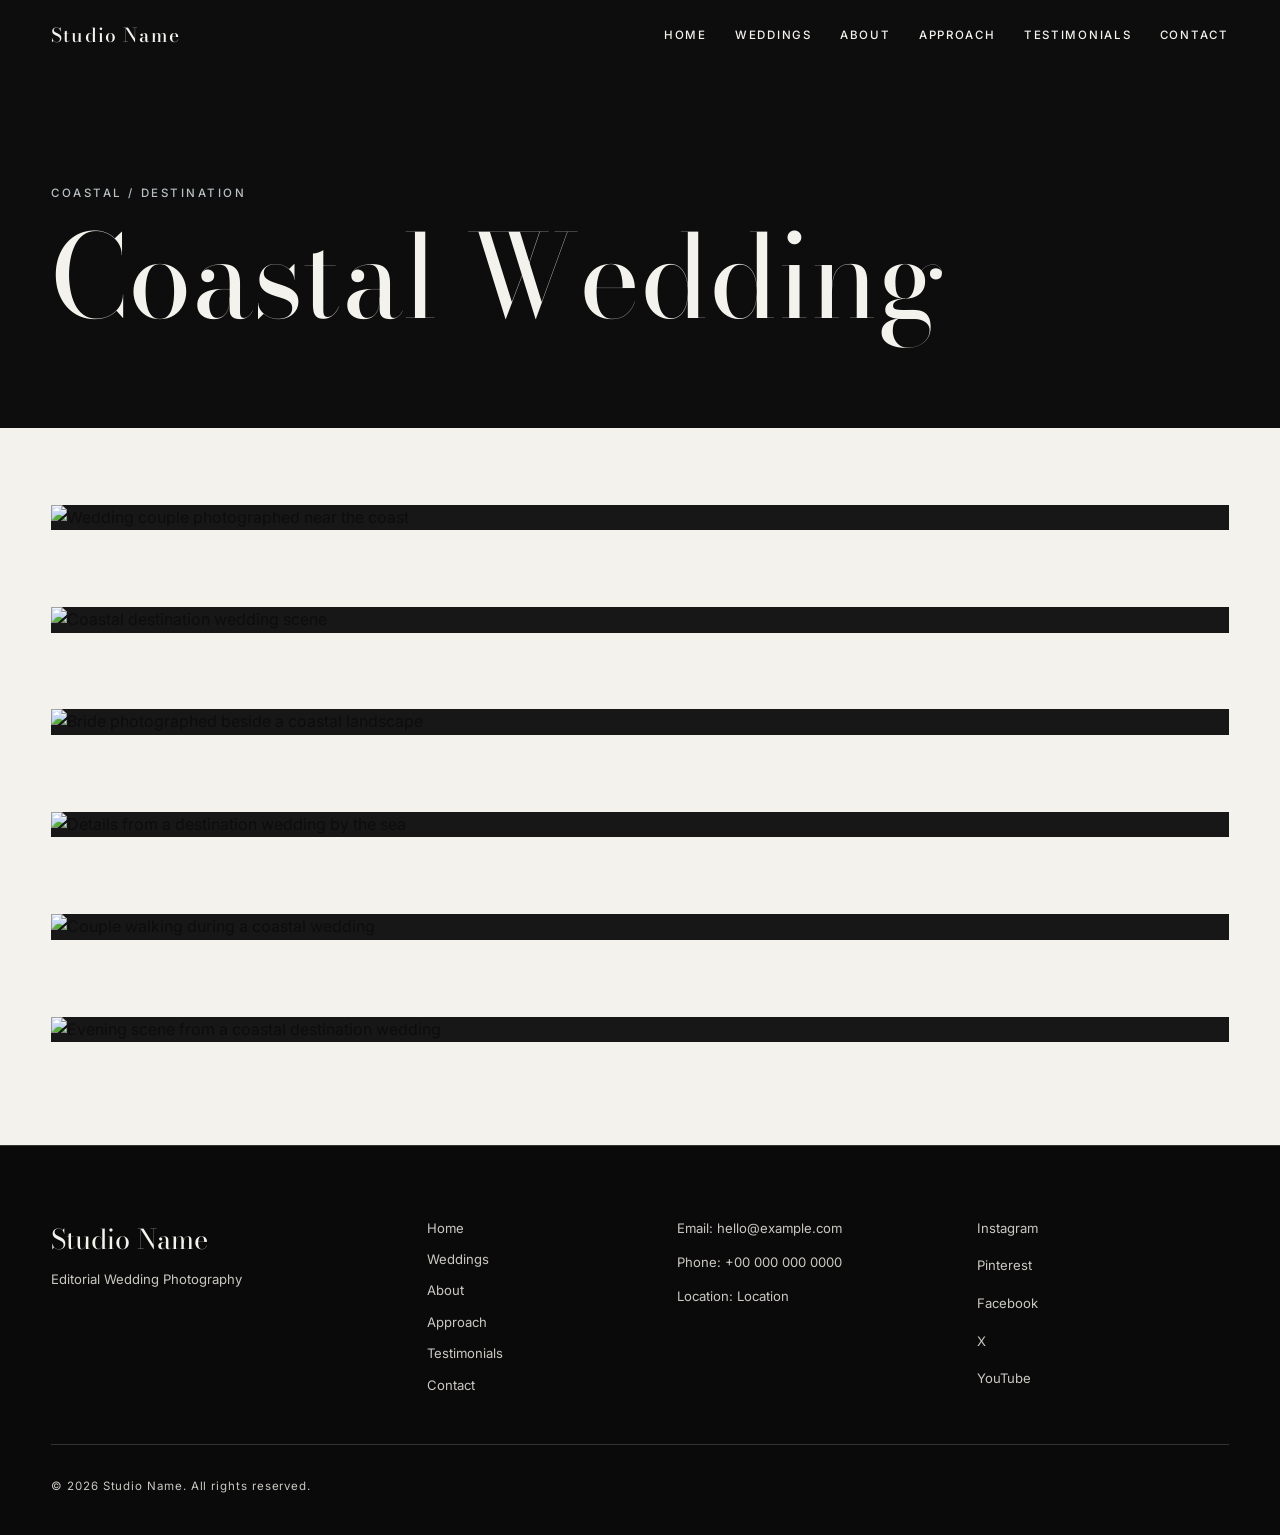
==== wedding-coastal.html @ 93fc532a "Add wedding galleries and shared interactions" ====
<!DOCTYPE html>
<html lang="en">
<head>
  <meta charset="UTF-8">
  <meta name="viewport" content="width=device-width, initial-scale=1.0">

  <title>Coastal Wedding | Studio Name</title>

  <meta
    name="description"
    content="A refined editorial wedding photography story from Studio Name."
  >

  <meta property="og:title" content="Coastal Wedding | Studio Name">
  <meta
    property="og:description"
    content="A refined editorial wedding photography story from Studio Name."
  >
  <meta property="og:type" content="website">

  <link rel="stylesheet" href="css/style.css">
</head>

<body class="wedding-page">
  <header class="site-header">
    <a class="brand" href="index.html">Studio Name</a>

    <nav class="main-nav" aria-label="Main navigation">
      <a href="index.html#home">Home</a>
      <a href="index.html#weddings">Weddings</a>
      <a href="index.html#about">About</a>
      <a href="index.html#approach">Approach</a>
      <a href="index.html#testimonials">Testimonials</a>
      <a href="index.html#contact">Contact</a>
    </nav>
  </header>

  <main>
    <header class="wedding-page-header">
      <p class="eyebrow">Coastal / Destination</p>
      <h1>Coastal Wedding</h1>
    </header>

    <section
      class="wedding-gallery"
      aria-label="Coastal Wedding photography gallery"
    >
      <img
        src="assets/images/coastal/coastal-01.jpg"
        alt="Wedding couple photographed near the coast"
        loading="lazy"
        data-lightbox-image
      >
      <img
        src="assets/images/coastal/coastal-02.jpg"
        alt="Coastal destination wedding scene"
        loading="lazy"
        data-lightbox-image
      >
      <img
        src="assets/images/coastal/coastal-03.jpg"
        alt="Bride photographed beside a coastal landscape"
        loading="lazy"
        data-lightbox-image
      >
      <img
        src="assets/images/coastal/coastal-04.jpg"
        alt="Details from a destination wedding by the sea"
        loading="lazy"
        data-lightbox-image
      >
      <img
        src="assets/images/coastal/coastal-05.jpg"
        alt="Couple walking during a coastal wedding"
        loading="lazy"
        data-lightbox-image
      >
      <img
        src="assets/images/coastal/coastal-06.jpg"
        alt="Evening scene from a coastal destination wedding"
        loading="lazy"
        data-lightbox-image
      >
    </section>
  </main>

  <footer class="site-footer">
    <div>
      <p class="footer-brand">Studio Name</p>
      <p>Editorial Wedding Photography</p>
    </div>

    <nav aria-label="Footer navigation">
      <a href="index.html#home">Home</a>
      <a href="index.html#weddings">Weddings</a>
      <a href="index.html#about">About</a>
      <a href="index.html#approach">Approach</a>
      <a href="index.html#testimonials">Testimonials</a>
      <a href="index.html#contact">Contact</a>
    </nav>

    <div>
      <p>Email: hello@example.com</p>
      <p>Phone: +00 000 000 0000</p>
      <p>Location: Location</p>
    </div>

    <div class="social-links">
      <a href="#">Instagram</a>
      <a href="#">Pinterest</a>
      <a href="#">Facebook</a>
      <a href="#">X</a>
      <a href="#">YouTube</a>
    </div>

    <p class="copyright">© 2026 Studio Name. All rights reserved.</p>
  </footer>

  <div
    class="lightbox"
    id="lightbox"
    role="dialog"
    aria-modal="true"
    aria-label="Wedding photograph viewer"
    hidden
  >
    <button
      class="lightbox-close"
      type="button"
      aria-label="Close image viewer"
    >×</button>

    <button
      class="lightbox-prev"
      type="button"
      aria-label="Previous photograph"
    >←</button>

    <img
      class="lightbox-image"
      src=""
      alt=""
    >

    <button
      class="lightbox-next"
      type="button"
      aria-label="Next photograph"
    >→</button>

    <p class="lightbox-counter" aria-live="polite"></p>
  </div>

  <script src="js/script.js"></script>
</body>
</html>
---- css/style.css ----
@import url("https://fonts.googleapis.com/css2?family=Bodoni+Moda:opsz,wght@6..96,400;6..96,500;6..96,600&family=Inter:wght@300;400;500;600&display=swap");

:root {
  --black: #0d0d0d;
  --off-white: #f4f2ed;
  --silver: #b8c0c4;
  --silver-dark: #8d9298;
  --white: #ffffff;
  --muted: #cbc8c2;
  --border: rgba(184, 192, 196, 0.45);
  --border-dark: rgba(255, 255, 255, 0.17);
  --section-padding: clamp(5rem, 8vw, 10rem);
  --side-padding: clamp(1.25rem, 4vw, 5rem);
  --transition: 280ms ease;
}

*,
*::before,
*::after {
  box-sizing: border-box;
}

html {
  scroll-behavior: smooth;
  scroll-padding-top: 90px;
}

html,
body {
  margin: 0;
  padding: 0;
}

body {
  background: var(--black);
  color: var(--off-white);
  font-family: "Inter", sans-serif;
  font-size: 16px;
  line-height: 1.6;
  -webkit-font-smoothing: antialiased;
  text-rendering: optimizeLegibility;
}

body.locked {
  overflow: hidden;
}

a {
  color: inherit;
  text-decoration: none;
}

img {
  display: block;
  max-width: 100%;
  background: #171717;
}

button,
input,
textarea {
  font: inherit;
}

.site-header {
  position: fixed;
  inset: 0 0 auto 0;
  width: 100%;
  min-height: 72px;
  padding: 0 var(--side-padding);
  display: flex;
  align-items: center;
  justify-content: space-between;
  gap: 2rem;
  z-index: 1000;
  border-bottom: 1px solid transparent;
  transition:
    background-color var(--transition),
    color var(--transition),
    border-color var(--transition);
}

.site-header.is-scrolled {
  background: rgba(244, 242, 237, 0.97);
  color: var(--black);
  border-bottom-color: rgba(0, 0, 0, 0.12);
  backdrop-filter: blur(10px);
}

.brand {
  font-family: "Bodoni Moda", serif;
  font-size: 1.2rem;
  font-weight: 500;
  letter-spacing: 0.06em;
  white-space: nowrap;
}

.main-nav {
  display: flex;
  align-items: center;
  gap: clamp(0.75rem, 2.2vw, 2.2rem);
}

.main-nav a {
  position: relative;
  flex: 0 0 auto;
  font-size: 0.72rem;
  font-weight: 500;
  letter-spacing: 0.15em;
  text-transform: uppercase;
}

.main-nav a::after {
  content: "";
  position: absolute;
  left: 0;
  bottom: -0.35rem;
  width: 100%;
  height: 1px;
  background: currentColor;
  transform: scaleX(0);
  transform-origin: right;
  transition: transform var(--transition);
}

.main-nav a:hover::after,
.main-nav a:focus-visible::after {
  transform: scaleX(1);
  transform-origin: left;
}

.intro-strip {
  padding: calc(72px + 1.25rem) var(--side-padding) 1.25rem;
  border-bottom: 1px solid var(--border-dark);
  text-align: center;
}

.intro-strip p {
  margin: 0;
  color: var(--silver);
  font-size: 0.72rem;
  letter-spacing: 0.20em;
  text-transform: uppercase;
}

.hero {
  padding-bottom: clamp(4rem, 6vw, 8rem);
  background: var(--black);
}

.hero-images {
  height: 80vh;
  min-height: 520px;
  display: grid;
  grid-template-columns: 1.05fr 0.95fr;
  gap: 1.25rem;
  padding: 0 var(--side-padding);
}

.hero-images img {
  width: 100%;
  height: 100%;
  object-fit: cover;
  object-position: center;
}

.hero-title {
  max-width: 1120px;
  padding: clamp(3rem, 4.5vw, 5rem) var(--side-padding) 0;
}

.hero-title h1 {
  margin: 0;
  font-family: "Bodoni Moda", serif;
  font-size: clamp(3.5rem, 8.5vw, 8.5rem);
  font-weight: 400;
  line-height: 0.95;
  letter-spacing: -0.03em;
}

.eyebrow {
  margin: 0 0 1.25rem;
  color: var(--silver-dark);
  font-size: 0.72rem;
  font-weight: 500;
  letter-spacing: 0.22em;
  text-transform: uppercase;
}

.hero .eyebrow,
.about .eyebrow,
.approach .eyebrow,
.contact .eyebrow {
  color: var(--silver);
}

.selected-weddings {
  padding-bottom: var(--section-padding);
  background: var(--off-white);
  color: var(--black);
}

.section-heading {
  display: grid;
  grid-template-columns: 0.45fr 1.55fr;
  align-items: end;
  gap: 3rem;
  padding: var(--section-padding) var(--side-padding) clamp(4rem, 6vw, 7rem);
  border-bottom: 1px solid var(--border);
}

.section-heading h2 {
  margin: 0;
  font-family: "Bodoni Moda", serif;
  font-size: clamp(2.4rem, 4.5vw, 5.2rem);
  font-weight: 400;
  line-height: 1.05;
  letter-spacing: -0.02em;
}

.wedding-row {
  display: grid;
  grid-template-columns: 1.5fr 0.5fr;
  border-bottom: 1px solid var(--border);
}

.wedding-row-reverse {
  grid-template-columns: 0.5fr 1.5fr;
}

.wedding-row-reverse .wedding-images {
  order: 2;
}

.wedding-row-reverse .wedding-copy {
  order: 1;
}

.wedding-images {
  display: grid;
  grid-template-columns: 1.1fr 0.9fr;
  gap: 1rem;
  padding: clamp(2.5rem, 4vw, 5rem);
}

.wedding-images img {
  width: 100%;
  height: 540px;
  object-fit: cover;
}

.wedding-images img:nth-child(2) {
  margin-top: 5.5rem;
}

.wedding-copy {
  padding: clamp(3rem, 5vw, 6rem) clamp(2.5rem, 4vw, 5rem);
  display: flex;
  flex-direction: column;
  justify-content: center;
  align-items: flex-start;
}

.wedding-copy h3 {
  margin: 0 0 2.5rem;
  font-family: "Bodoni Moda", serif;
  font-size: clamp(2.8rem, 4vw, 5.2rem);
  font-weight: 400;
  line-height: 1;
}

.wedding-copy a {
  position: relative;
  padding-bottom: 0.5rem;
  font-size: 0.72rem;
  font-weight: 600;
  letter-spacing: 0.18em;
  text-transform: uppercase;
}

.wedding-copy a::after {
  content: "";
  position: absolute;
  left: 0;
  bottom: 0;
  width: 100%;
  height: 1px;
  background: var(--silver);
  transform: scaleX(0.4);
  transform-origin: left;
  transition: transform var(--transition);
}

.wedding-copy a:hover::after,
.wedding-copy a:focus-visible::after {
  transform: scaleX(1);
}

.about {
  padding: var(--section-padding) var(--side-padding);
  text-align: center;
  background: var(--black);
  color: var(--off-white);
}

.about-copy {
  max-width: 980px;
  margin: 0 auto;
}

.about-copy h2 {
  margin: 0 auto 2.5rem;
  font-family: "Bodoni Moda", serif;
  font-size: clamp(2.8rem, 5.5vw, 6.5rem);
  font-weight: 400;
  line-height: 1.02;
}

.about-copy > p:not(.eyebrow) {
  max-width: 680px;
  margin: 0 auto;
  color: var(--muted);
  font-size: 1.05rem;
}

.photographer-portrait {
  width: clamp(140px, 16vw, 220px);
  aspect-ratio: 3 / 4;
  object-fit: cover;
  margin: 4.5rem auto 0;
}

.approach {
  padding: 1rem var(--side-padding) var(--section-padding);
  border-top: 1px solid var(--border-dark);
  background: var(--black);
}

.approach blockquote {
  max-width: 1150px;
  margin: 0;
  font-family: "Bodoni Moda", serif;
  font-size: clamp(2.8rem, 6vw, 7.5rem);
  font-weight: 400;
  line-height: 1.02;
}

.testimonial {
  padding: var(--section-padding) var(--side-padding);
  background: var(--off-white);
  color: var(--black);
  text-align: center;
}

.testimonial blockquote {
  max-width: 1050px;
  margin: 0 auto 2.5rem;
  font-family: "Bodoni Moda", serif;
  font-size: clamp(2.5rem, 5.2vw, 6.5rem);
  font-weight: 400;
  line-height: 1.1;
}

.testimonial > p {
  margin: 0;
  color: var(--silver-dark);
  font-size: 0.72rem;
  letter-spacing: 0.20em;
  text-transform: uppercase;
}

.contact {
  display: grid;
  grid-template-columns: 0.85fr 1.15fr;
  gap: clamp(4rem, 8vw, 10rem);
  padding: var(--section-padding) var(--side-padding);
  background: var(--black);
}

.contact-details h2 {
  margin: 0 0 3.5rem;
  font-family: "Bodoni Moda", serif;
  font-size: clamp(2.6rem, 4.7vw, 5.5rem);
  font-weight: 400;
  line-height: 1.05;
}

.contact-details > p:not(.eyebrow) {
  margin: 0 0 0.6rem;
  color: var(--muted);
}

#booking-form {
  display: grid;
  gap: 2rem;
}

.contact label {
  display: grid;
  gap: 0.75rem;
  color: var(--silver);
  font-size: 0.72rem;
  letter-spacing: 0.14em;
  text-transform: uppercase;
}

.contact input,
.contact textarea {
  width: 100%;
  padding: 0.85rem 0;
  border: 0;
  border-bottom: 1px solid var(--border);
  outline: none;
  background: transparent;
  color: var(--off-white);
}

.contact textarea {
  min-height: 140px;
  resize: vertical;
}

.contact input:focus,
.contact textarea:focus {
  border-bottom-color: var(--off-white);
}

.contact button {
  width: fit-content;
  padding: 1rem 1.6rem;
  border: 1px solid var(--off-white);
  background: var(--off-white);
  color: var(--black);
  cursor: pointer;
  font-size: 0.72rem;
  font-weight: 600;
  letter-spacing: 0.17em;
  text-transform: uppercase;
  transition:
    background var(--transition),
    color var(--transition);
}

.contact button:hover,
.contact button:focus-visible {
  background: transparent;
  color: var(--off-white);
}

.form-success {
  margin: 0.5rem 0 0;
  color: var(--silver);
  font-size: 0.85rem;
}

.site-footer {
  padding: 4.5rem var(--side-padding) 2.5rem;
  display: grid;
  grid-template-columns: 1.3fr 0.8fr 1fr 1fr;
  gap: 3rem;
  border-top: 1px solid var(--border-dark);
  background: #0a0a0a;
  color: var(--muted);
  font-size: 0.82rem;
}

.footer-brand {
  margin: 0 0 0.5rem;
  color: var(--off-white);
  font-family: "Bodoni Moda", serif;
  font-size: 1.7rem;
}

.site-footer p {
  margin-top: 0;
}

.site-footer nav,
.social-links {
  display: grid;
  gap: 0.65rem;
}

.site-footer a {
  width: fit-content;
  transition: color var(--transition);
}

.site-footer a:hover,
.site-footer a:focus-visible {
  color: var(--off-white);
}

.copyright {
  grid-column: 1 / -1;
  margin: 2rem 0 0;
  padding-top: 2rem;
  border-top: 1px solid var(--border-dark);
  font-size: 0.72rem;
  letter-spacing: 0.08em;
}

.reveal {
  opacity: 0;
  transform: translateY(24px);
  transition:
    opacity 700ms ease,
    transform 700ms ease;
}

.reveal.is-visible {
  opacity: 1;
  transform: none;
}

/* Wedding detail pages */

.wedding-page {
  background: var(--off-white);
  color: var(--black);
}

.wedding-page .site-header {
  color: var(--off-white);
}

.wedding-page .site-header.is-scrolled {
  color: var(--black);
}

.wedding-page-header {
  padding: calc(72px + 7rem) var(--side-padding) 6rem;
  background: var(--black);
  color: var(--off-white);
}

.wedding-page-header .eyebrow {
  color: var(--silver);
}

.wedding-page-header h1 {
  margin: 0;
  font-family: "Bodoni Moda", serif;
  font-size: clamp(4rem, 9vw, 9rem);
  font-weight: 400;
  line-height: 0.95;
}

.wedding-gallery {
  padding: clamp(3.5rem, 6vw, 7rem) var(--side-padding) var(--section-padding);
}

.wedding-gallery img {
  width: 100%;
  height: auto;
  margin: 0 auto clamp(3.5rem, 6vw, 7.5rem);
  cursor: zoom-in;
}

.wedding-gallery img:last-child {
  margin-bottom: 0;
}

/* Lightbox */

.lightbox {
  position: fixed;
  inset: 0;
  z-index: 2000;
  display: grid;
  grid-template-columns: 80px 1fr 80px;
  grid-template-rows: 80px 1fr 80px;
  align-items: center;
  padding: 1rem;
  background: rgba(5, 5, 5, 0.96);
}

.lightbox[hidden] {
  display: none;
}

.lightbox-image {
  grid-column: 2;
  grid-row: 2;
  max-width: min(84vw, 1300px);
  max-height: 74vh;
  width: auto;
  height: auto;
  margin: auto;
  object-fit: contain;
  background: transparent;
}

.lightbox-close,
.lightbox-prev,
.lightbox-next {
  border: 0;
  background: transparent;
  color: var(--off-white);
  cursor: pointer;
  font-size: 2.2rem;
}

.lightbox-close {
  grid-column: 3;
  grid-row: 1;
  justify-self: end;
}

.lightbox-prev {
  grid-column: 1;
  grid-row: 2;
}

.lightbox-next {
  grid-column: 3;
  grid-row: 2;
}

.lightbox-counter {
  grid-column: 2;
  grid-row: 3;
  margin: 0;
  color: var(--silver);
  text-align: center;
  font-size: 0.72rem;
  letter-spacing: 0.18em;
}

@media (max-width: 900px) {
  :root {
    --side-padding: 1.5rem;
  }

  .site-header {
    min-height: 68px;
    padding: 0 1.5rem;
    flex-direction: column;
    justify-content: center;
    gap: 0.45rem;
  }

  .brand {
    font-size: 1rem;
  }

  .main-nav {
    width: 100%;
    justify-content: center;
    gap: 1.1rem;
    overflow-x: auto;
    scrollbar-width: none;
  }

  .main-nav::-webkit-scrollbar {
    display: none;
  }

  .main-nav a {
    font-size: 0.61rem;
  }

  .intro-strip {
    padding-top: calc(68px + 1.25rem);
  }

  .hero-images {
    height: 68vh;
    min-height: 440px;
    grid-template-columns: 1fr 1fr;
    gap: 0.6rem;
  }

  .hero-title h1 {
    font-size: clamp(3.2rem, 13vw, 6rem);
  }

  .section-heading {
    grid-template-columns: 1fr;
    gap: 1rem;
  }

  .wedding-row,
  .wedding-row-reverse {
    grid-template-columns: 1fr;
  }

  .wedding-row-reverse .wedding-images,
  .wedding-row-reverse .wedding-copy {
    order: initial;
  }

  .wedding-images {
    order: 1;
    padding: 2.5rem 1.5rem 0;
  }

  .wedding-copy {
    order: 2;
    padding: 2.5rem 1.5rem 4.25rem;
  }

  .wedding-images img {
    height: clamp(280px, 55vw, 440px);
  }

  .wedding-images img:nth-child(2) {
    margin-top: 3.25rem;
  }

  .contact {
    grid-template-columns: 1fr;
    gap: 4rem;
  }

  .site-footer {
    grid-template-columns: 1fr 1fr;
    gap: 2.5rem;
  }

  .wedding-page-header {
    padding-top: calc(68px + 5rem);
  }

  .lightbox {
    grid-template-columns: 50px 1fr 50px;
  }
}

@media (max-width: 560px) {
  .hero-images {
    height: 60vh;
    min-height: 380px;
  }

  .hero-title h1 {
    font-size: clamp(2.75rem, 14.8vw, 4.8rem);
  }

  .wedding-images {
    gap: 0.5rem;
  }

  .wedding-images img {
    height: 280px;
  }

  .wedding-images img:nth-child(2) {
    margin-top: 2.5rem;
  }

  .photographer-portrait {
    width: 140px;
  }

  .site-footer {
    grid-template-columns: 1fr;
  }

  .copyright {
    grid-column: 1;
  }
}

@media (prefers-reduced-motion: reduce) {
  html {
    scroll-behavior: auto;
  }

  *,
  *::before,
  *::after {
    transition-duration: 0.01ms !important;
    animation-duration: 0.01ms !important;
    animation-iteration-count: 1 !important;
  }

  .reveal {
    opacity: 1;
    transform: none;
  }
}
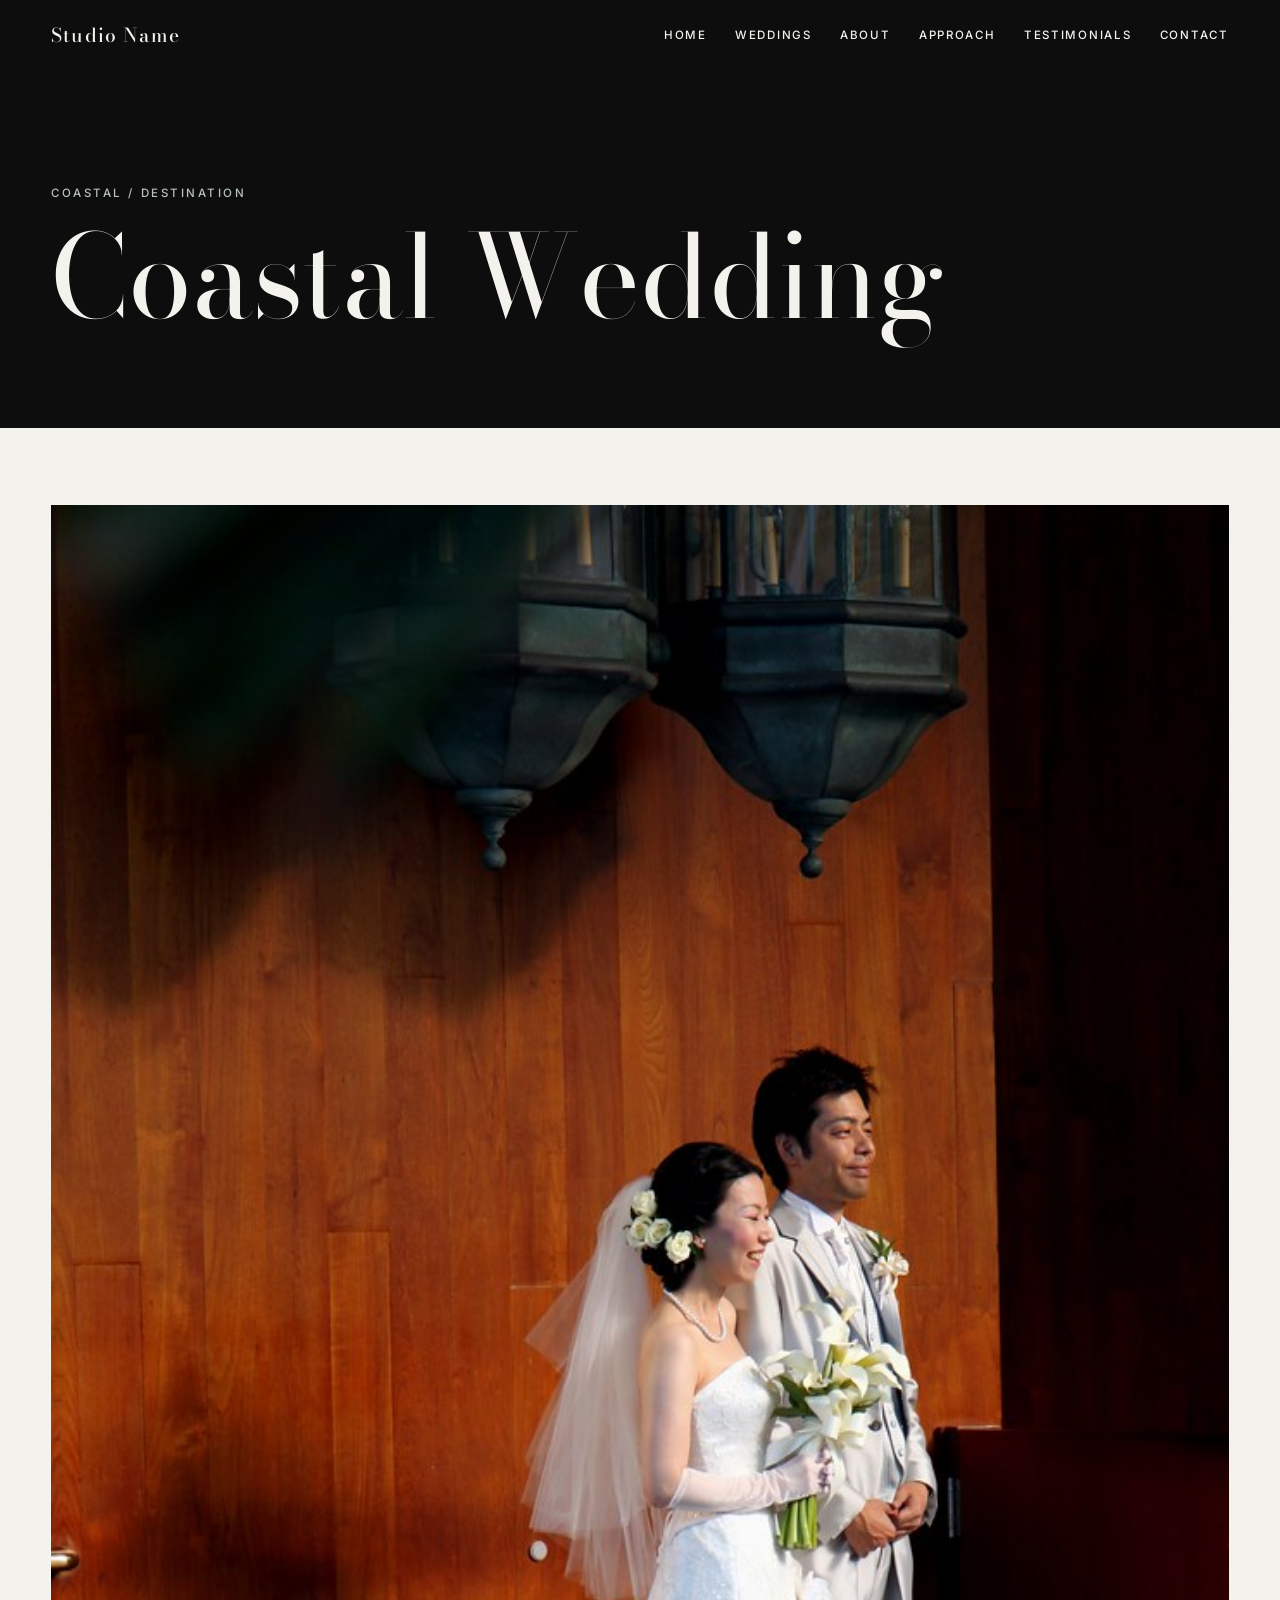
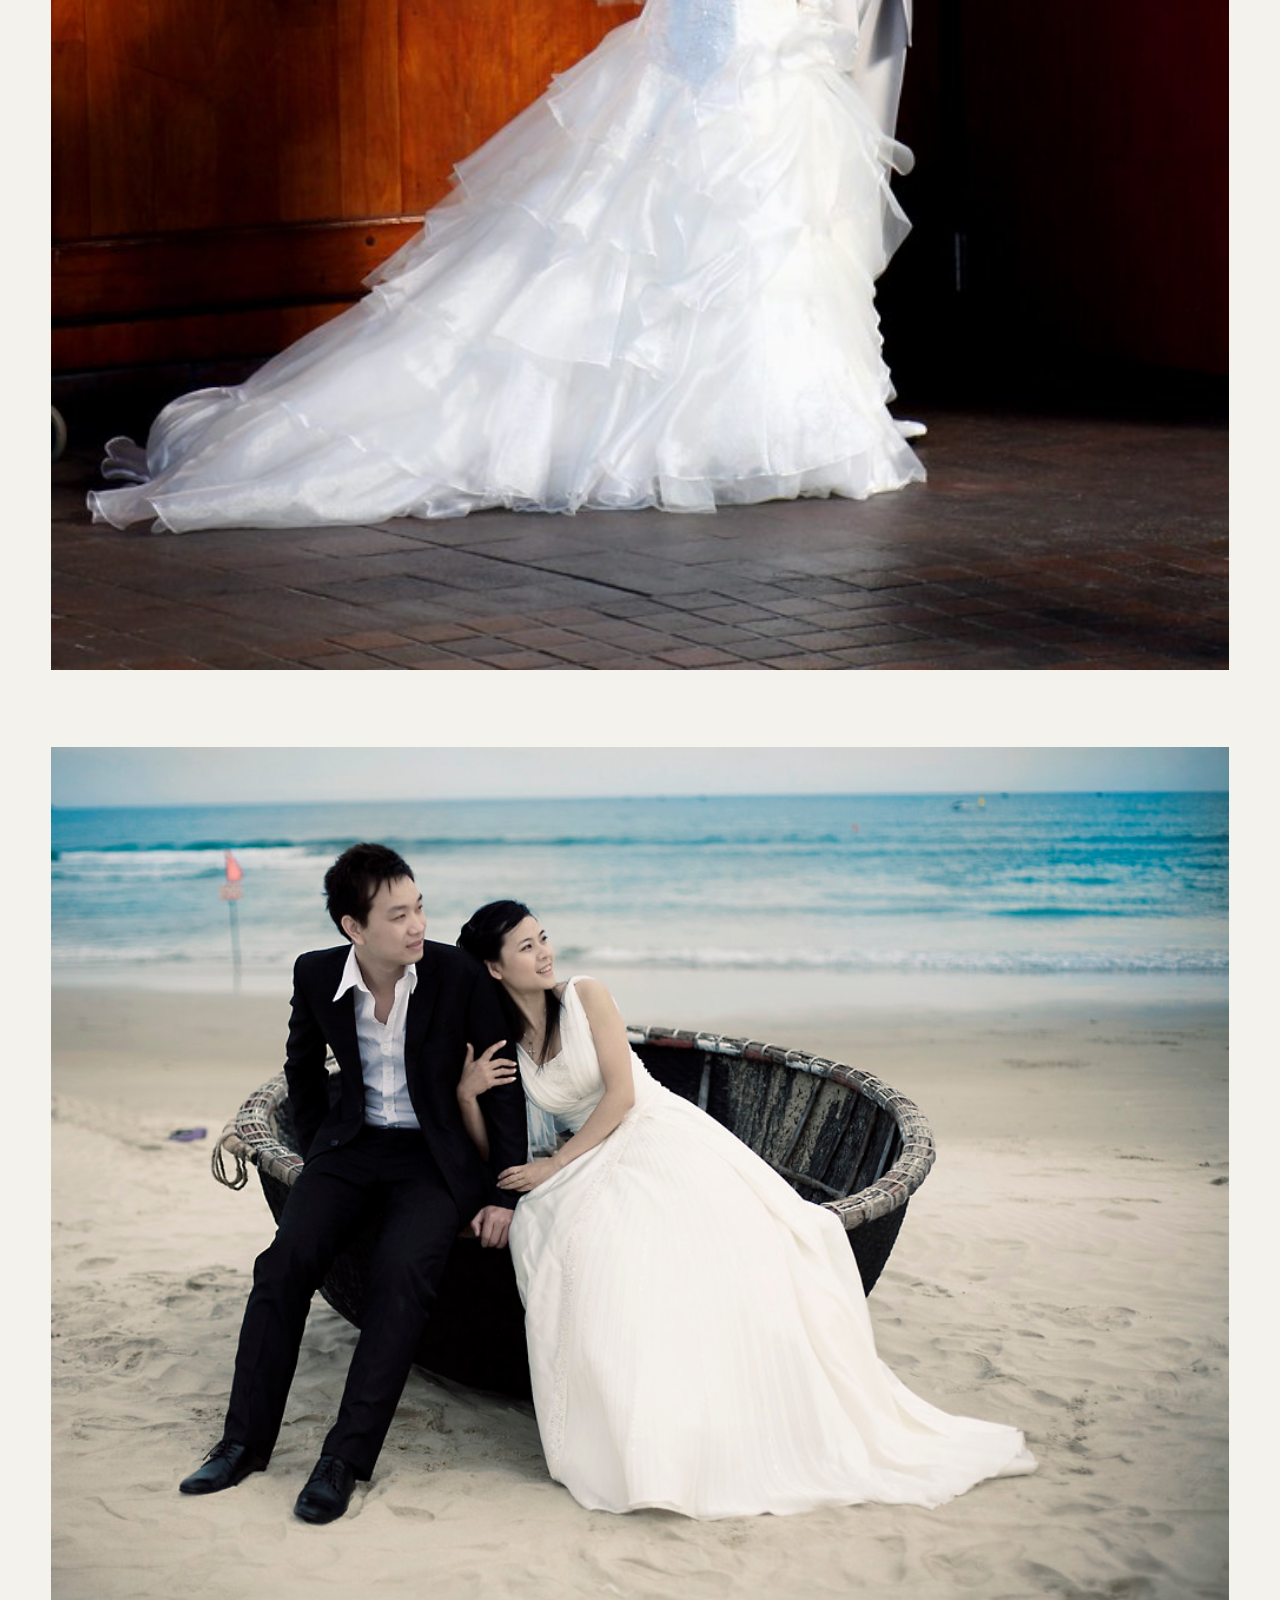
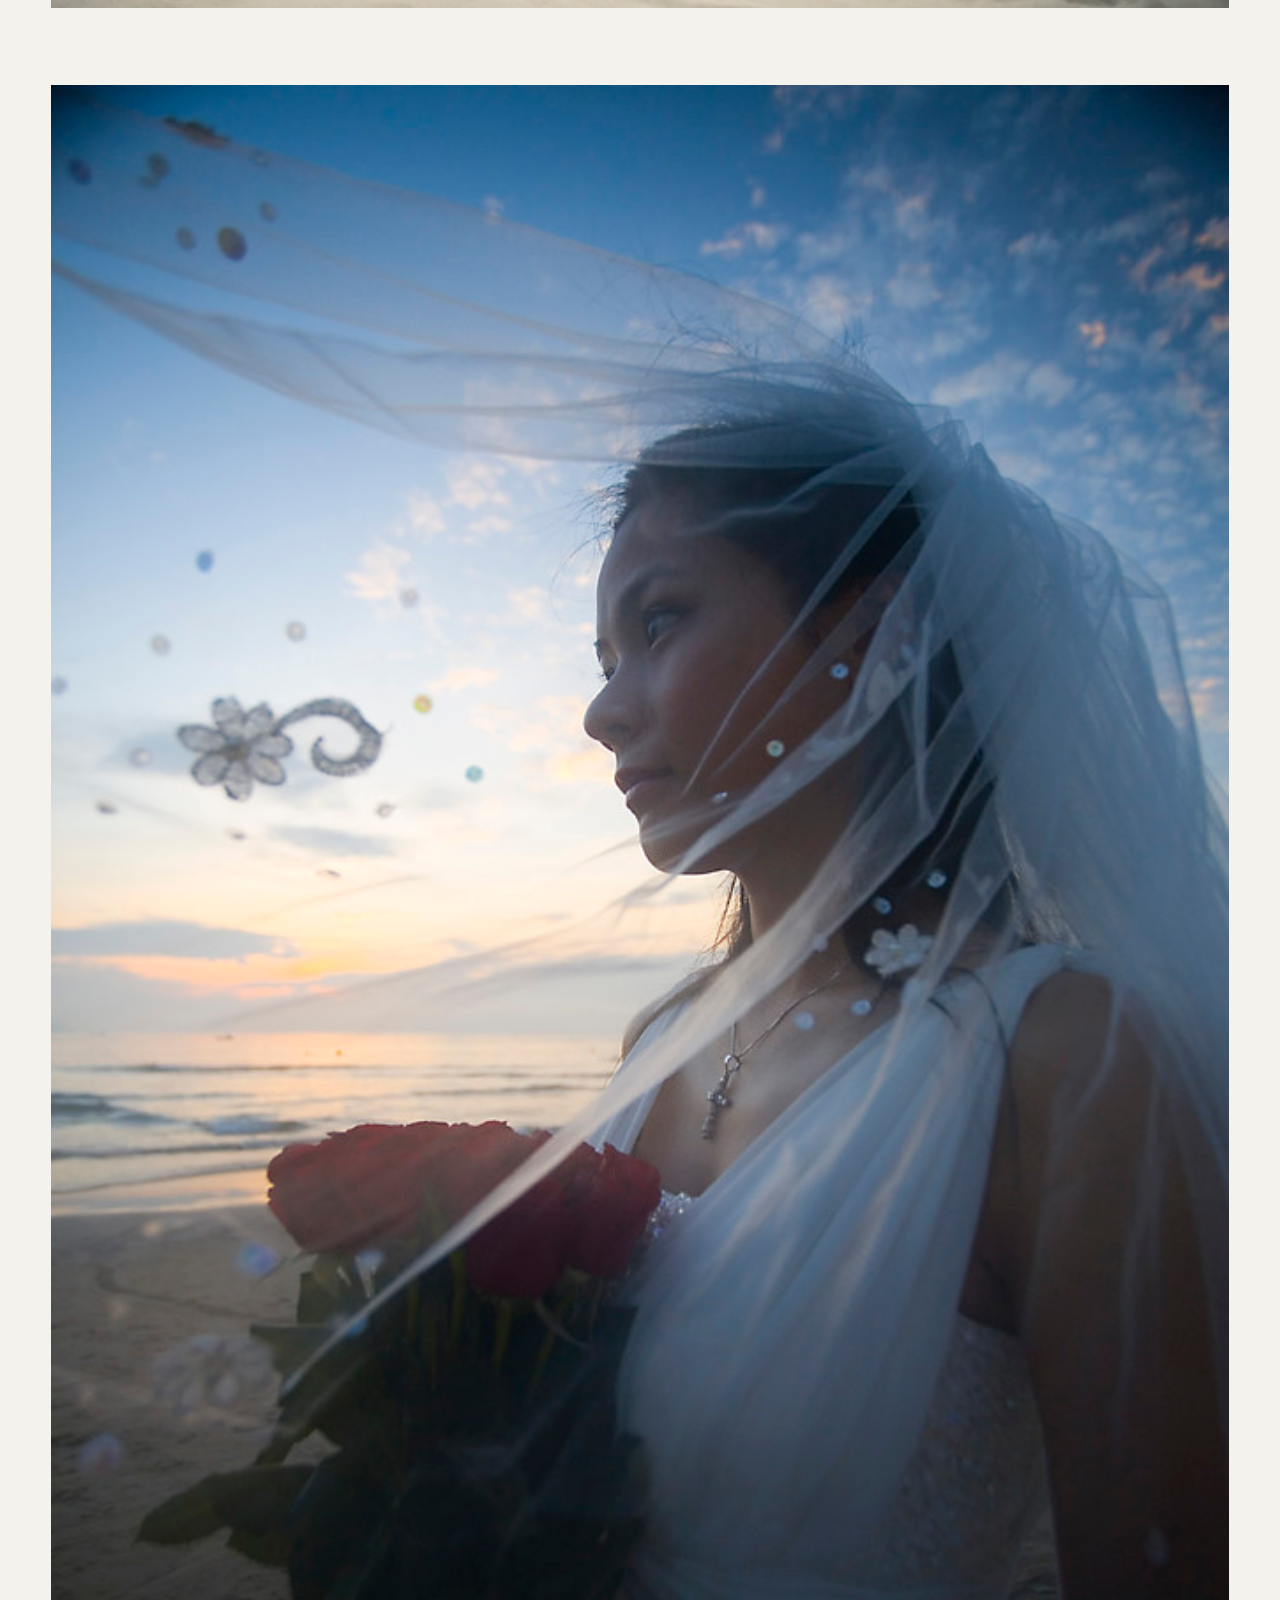
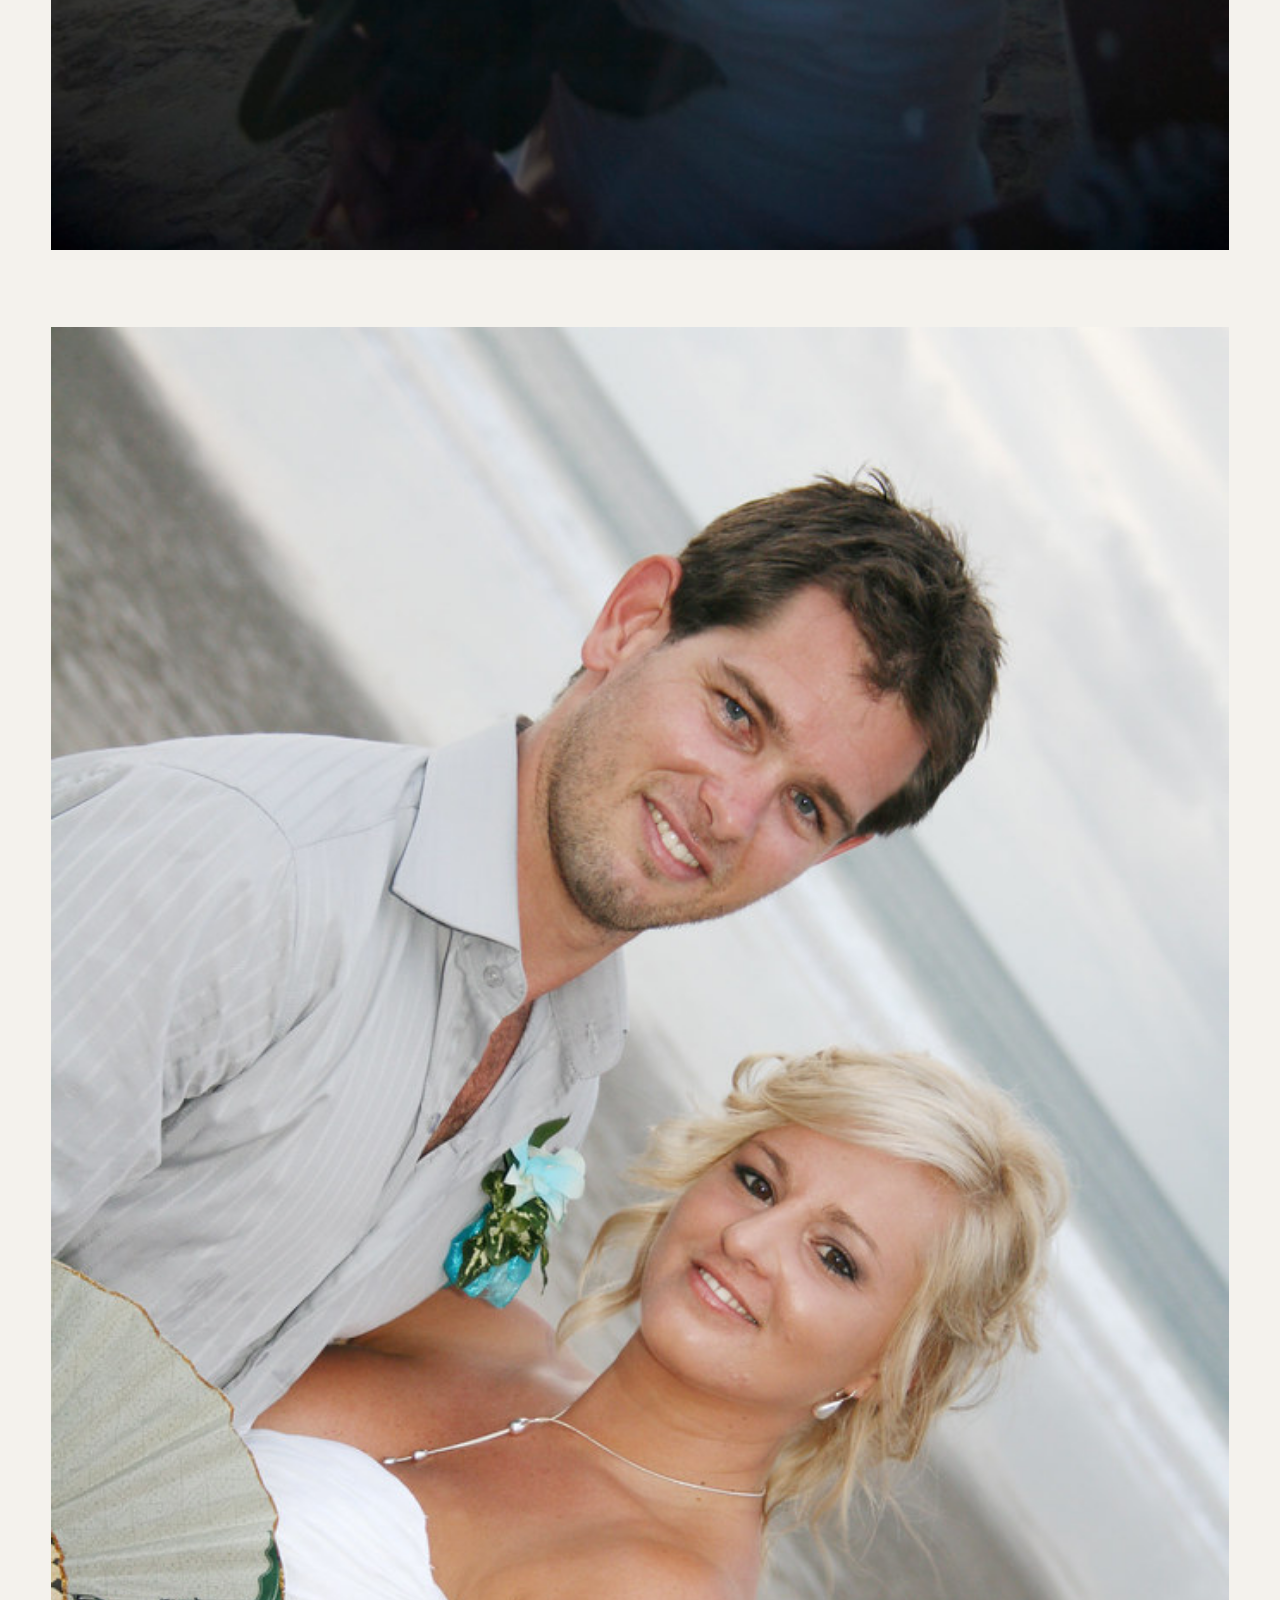
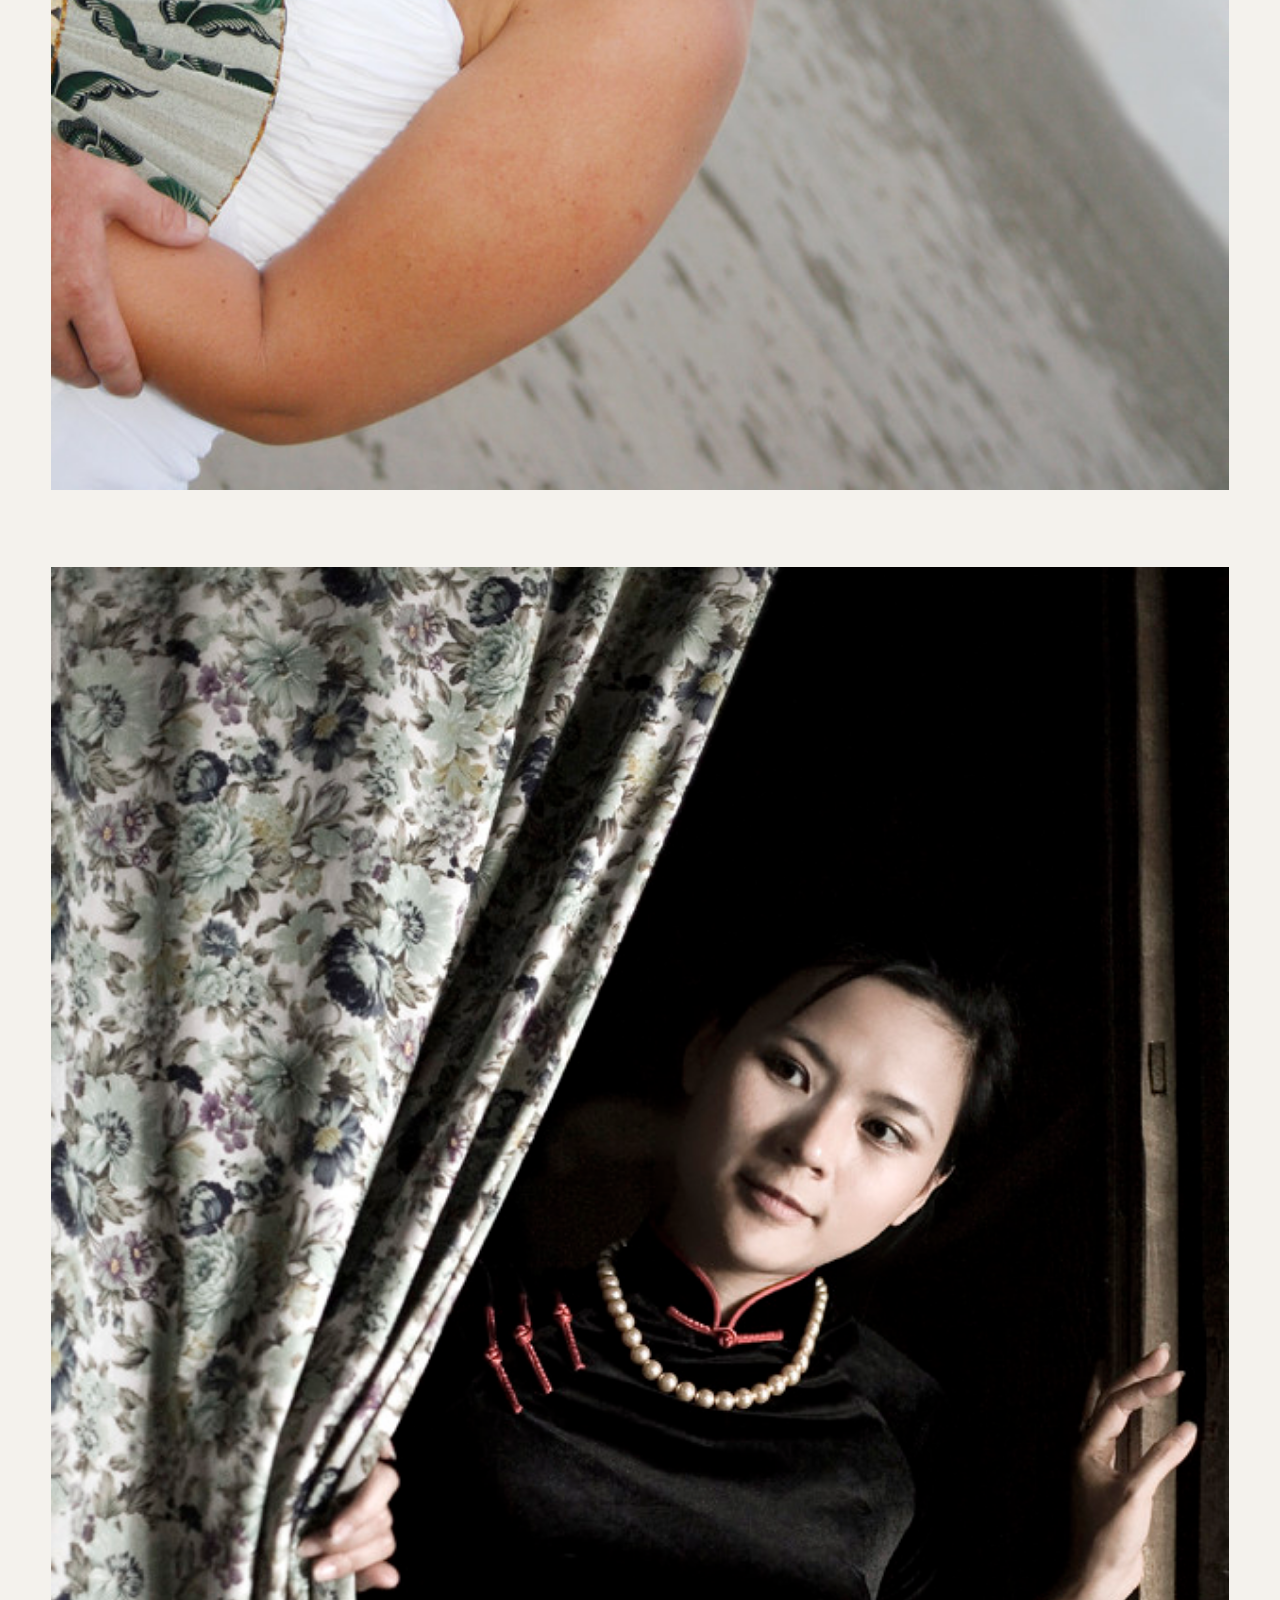
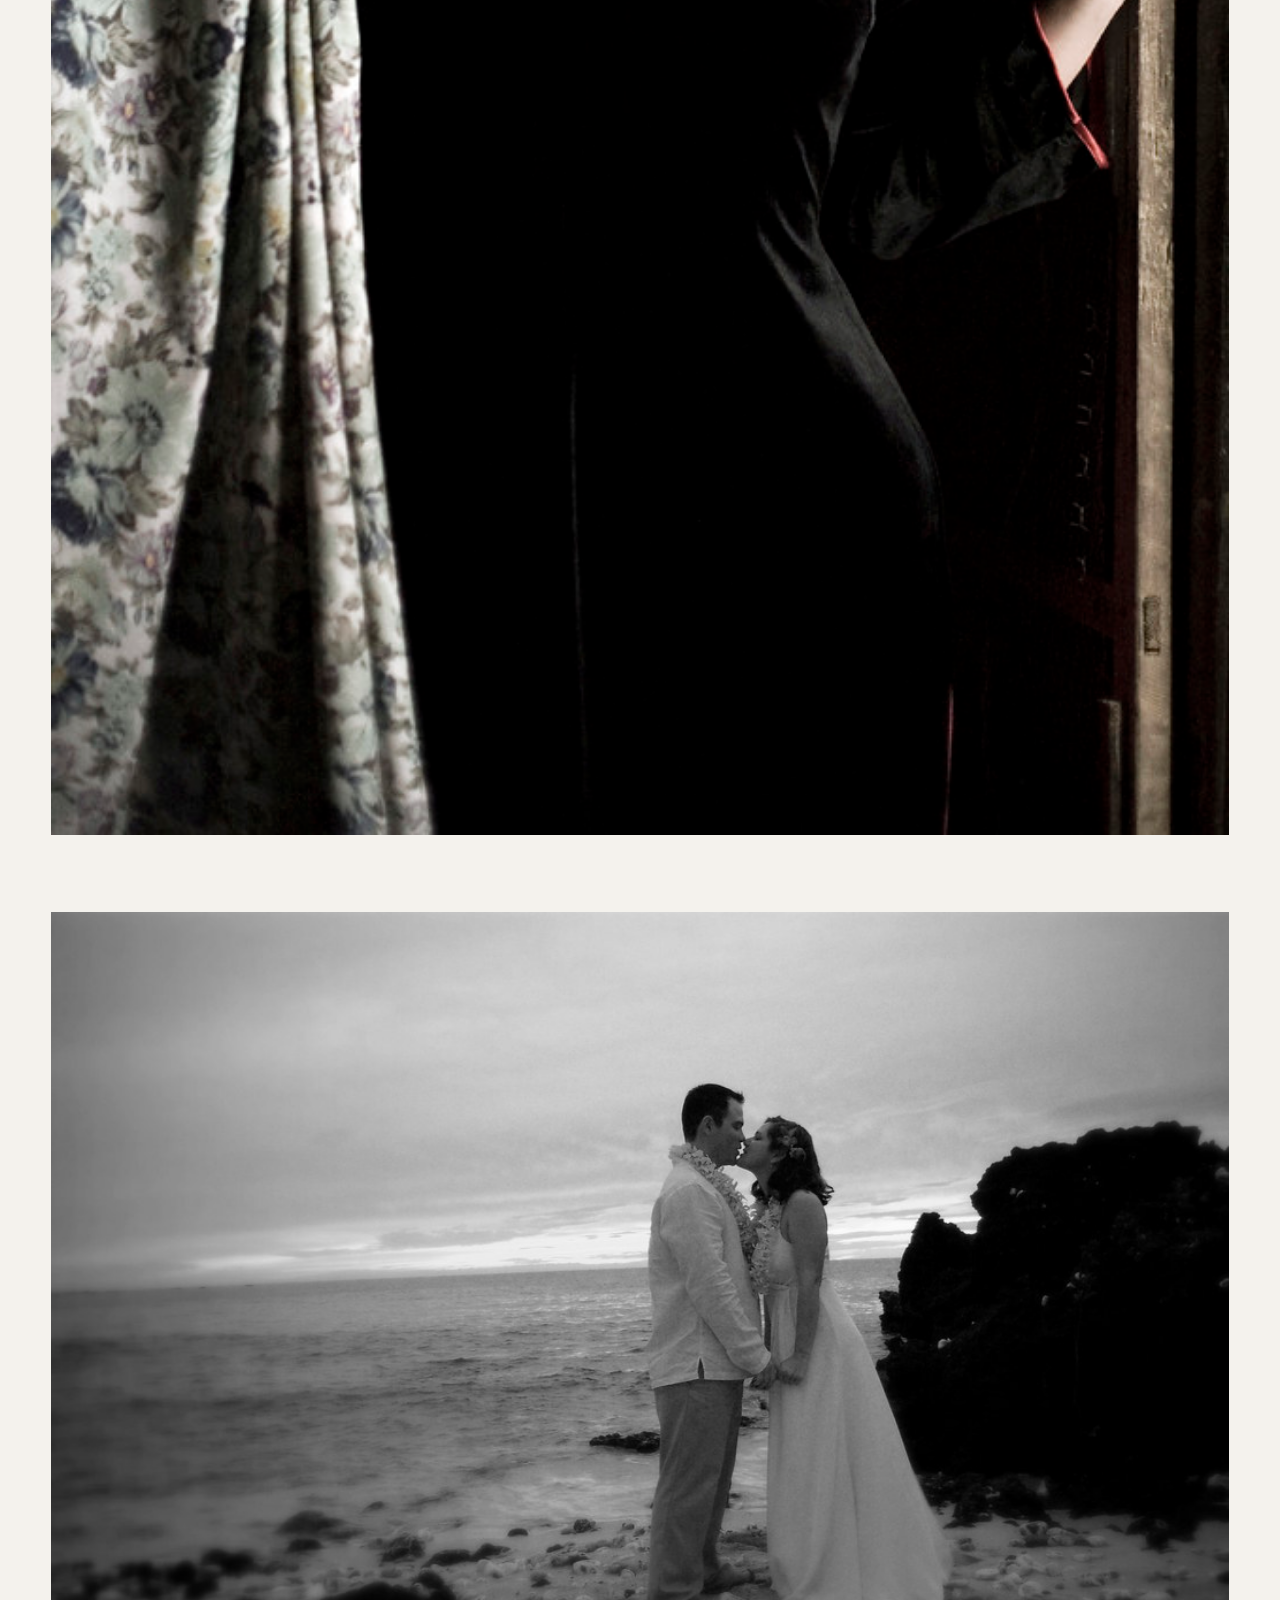
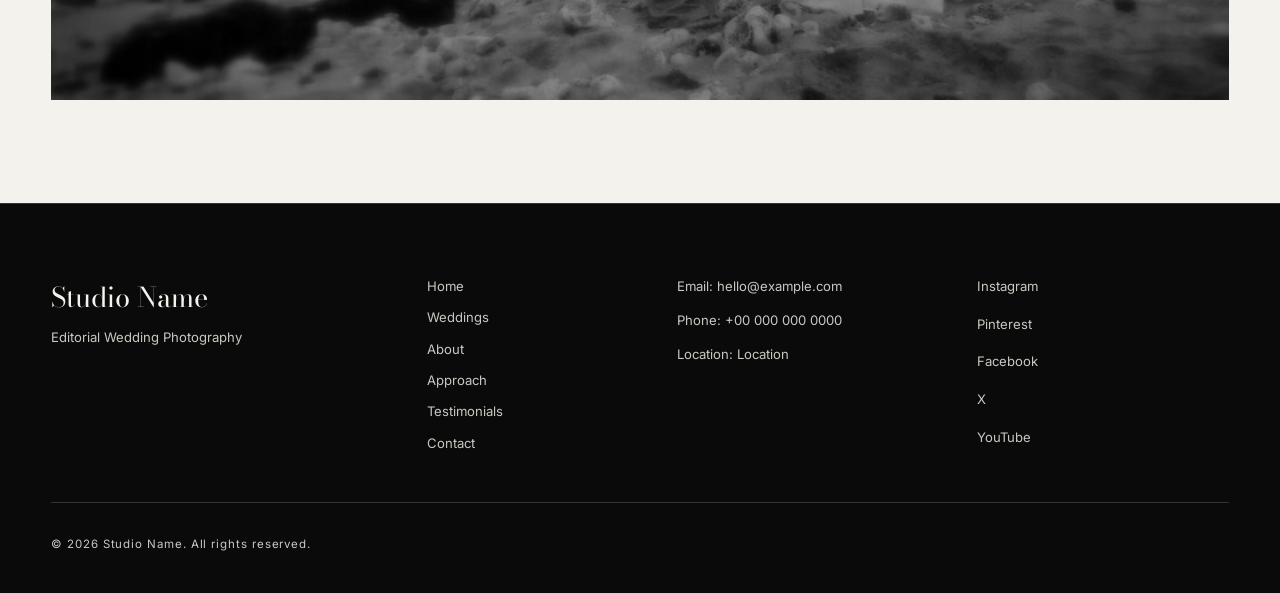
==== commit 39f86abd: "Fix lightbox placeholder and complete structural QA" ====
--- a/wedding-coastal.html
+++ b/wedding-coastal.html
@@ -138,7 +138,7 @@
 
     <img
       class="lightbox-image"
-      src=""
+      src="assets/images/lightbox-placeholder.svg"
       alt=""
     >
 
